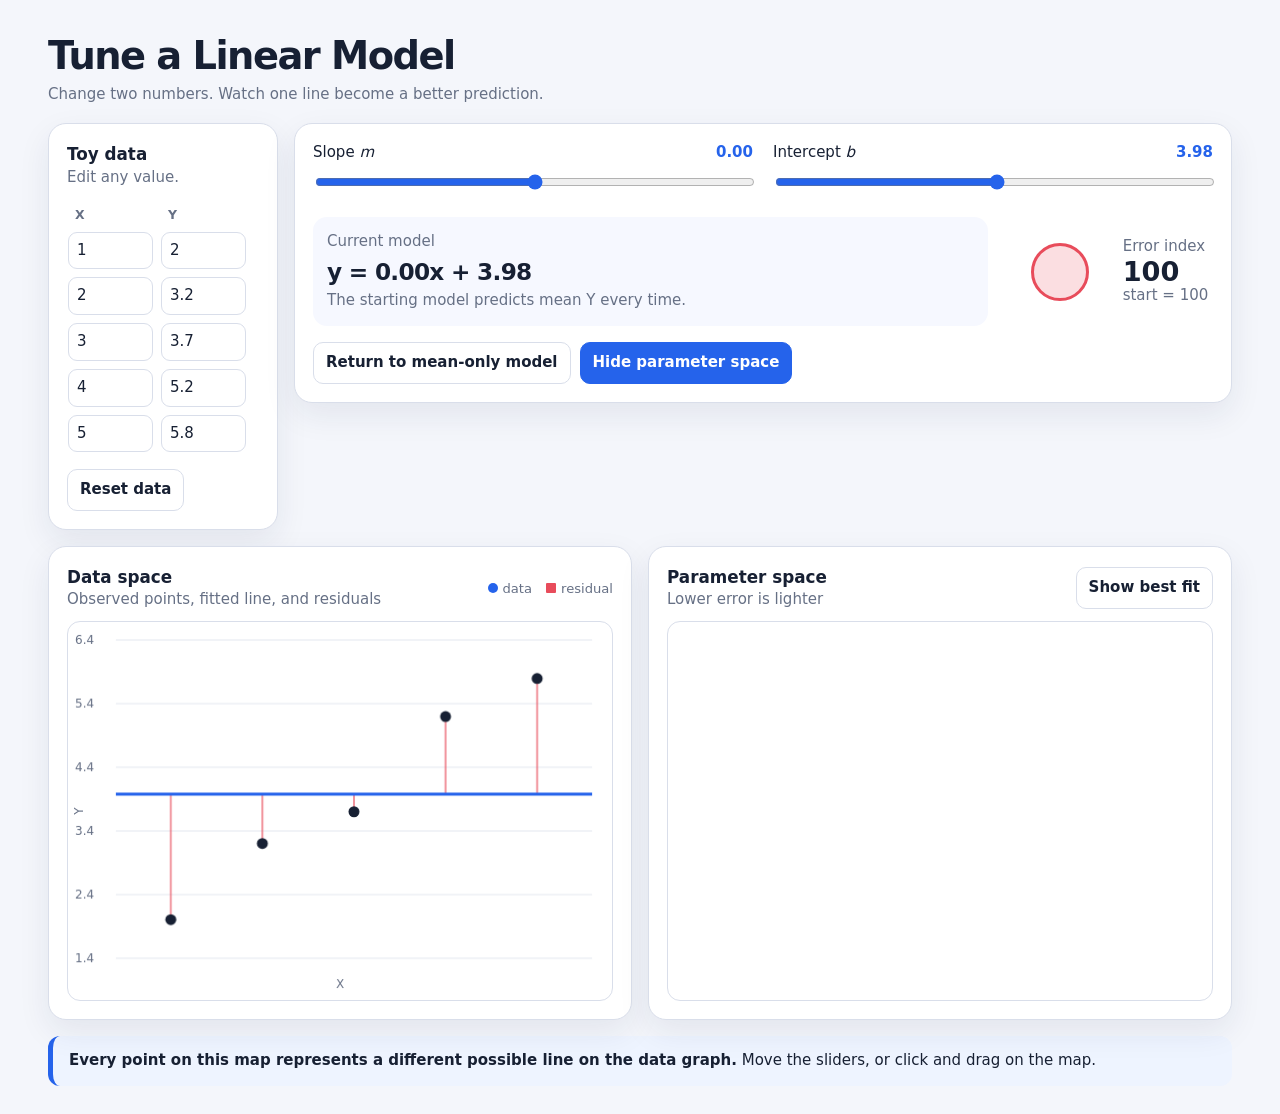
==== TuneLinearModel/index.html @ 1d0f4057 "Rename TuneLinearModel.html to index.html Co-Authored-By: Claude Sonnet 5 <noreply@anthropic.com>" ====
<!DOCTYPE html>
<!-- saved from url=(0131)file:///Users/dan/Documents/Codex/2026-08-14/referenced-chatgpt-conversation-this-is-untrusted/outputs/linear-regression-tuner.html -->
<html lang="en"><head><meta http-equiv="Content-Type" content="text/html; charset=UTF-8">
  
  <meta name="viewport" content="width=device-width, initial-scale=1">
  <title>Tune a Linear Model</title>
  <style>
    :root { --ink:#172033; --muted:#667085; --line:#d9deea; --panel:#fff; --bg:#f4f6fb; --blue:#2563eb; --cyan:#0ea5e9; --red:#e84c5b; --shadow:0 12px 32px rgba(24,39,75,.08); }
    * { box-sizing:border-box; }
    body { margin:0; background:var(--bg); color:var(--ink); font:15px/1.45 Inter,ui-sans-serif,system-ui,-apple-system,BlinkMacSystemFont,"Segoe UI",sans-serif; }
    button,input { font:inherit; }
    button { cursor:pointer; }
    .app { max-width:1240px; margin:auto; padding:28px; }
    header { display:flex; align-items:end; justify-content:space-between; gap:20px; margin-bottom:18px; }
    h1,h2,p { margin:0; }
    h1 { font-size:clamp(1.7rem,3vw,2.5rem); letter-spacing:-.04em; }
    h2 { font-size:1.05rem; }
    .subtitle,.hint { color:var(--muted); }
    .layout { display:grid; grid-template-columns:230px minmax(0,1fr); gap:16px; }
    .card { background:var(--panel); border:1px solid var(--line); border-radius:18px; box-shadow:var(--shadow); padding:18px; }
    .data-card { grid-row:span 2; }
    table { width:100%; border-collapse:separate; border-spacing:6px; margin:10px -6px; }
    th { text-align:left; color:var(--muted); font-size:.78rem; text-transform:uppercase; letter-spacing:.08em; padding-left:8px; }
    input[type=number] { width:100%; min-width:0; border:1px solid var(--line); border-radius:9px; padding:7px 8px; color:var(--ink); background:#fff; }
    input[type=number]:focus,button:focus-visible,input[type=range]:focus-visible { outline:3px solid rgba(37,99,235,.22); outline-offset:2px; }
    .controls { display:grid; grid-template-columns:1fr 1fr; gap:20px; }
    .range-label { display:flex; justify-content:space-between; align-items:center; margin-bottom:8px; }
    .range-label output { font-variant-numeric:tabular-nums; font-weight:750; color:var(--blue); }
    input[type=range] { width:100%; accent-color:var(--blue); }
    .status { display:grid; grid-template-columns:minmax(220px,1fr) auto; align-items:center; gap:20px; margin-top:20px; }
    .model-box { background:#f6f8ff; border-radius:14px; padding:14px; }
    .equation { font-size:1.45rem; font-weight:780; letter-spacing:-.03em; margin:2px 0; font-variant-numeric:tabular-nums; }
    .error-box { display:flex; align-items:center; justify-content:center; min-width:205px; gap:16px; }
    .orb-wrap { width:94px; height:94px; display:grid; place-items:center; }
    .orb { width:var(--size,58px); height:var(--size,58px); border-radius:50%; background:rgba(232,76,91,.18); border:3px solid var(--red); transition:width .09s linear,height .09s linear; }
    .error-number { font-size:1.7rem; font-weight:800; font-variant-numeric:tabular-nums; line-height:1; }
    .actions { display:flex; flex-wrap:wrap; gap:9px; margin-top:16px; }
    button { border:1px solid var(--line); color:var(--ink); background:#fff; border-radius:10px; padding:9px 12px; font-weight:650; }
    button:hover { border-color:#aeb7ca; background:#f8faff; }
    button.primary { background:var(--blue); color:#fff; border-color:var(--blue); }
    button.primary:hover { background:#1d4ed8; }
    .plots { display:grid; grid-template-columns:1fr; gap:16px; margin-top:16px; }
    .plots.revealed { grid-template-columns:1fr 1fr; }
    .plot-head { display:flex; align-items:center; justify-content:space-between; gap:10px; margin-bottom:10px; }
    canvas { width:100%; height:380px; display:block; border:1px solid var(--line); border-radius:13px; background:#fff; touch-action:none; }
    .parameter { display:none; }
    .plots.revealed .parameter { display:block; }
    .callout { display:none; margin-top:16px; border-left:5px solid var(--blue); background:#eef4ff; border-radius:12px; padding:14px 16px; }
    .callout.visible { display:block; }
    .legend { display:flex; gap:14px; color:var(--muted); font-size:.82rem; }
    .key::before { content:""; display:inline-block; width:10px; height:10px; margin-right:5px; border-radius:50%; background:var(--blue); }
    .key.residual::before { border-radius:1px; background:var(--red); }
    .sr-only { position:absolute; width:1px; height:1px; padding:0; margin:-1px; overflow:hidden; clip:rect(0,0,0,0); white-space:nowrap; border:0; }
    @media(max-width:820px){ .app{padding:16px}.layout{grid-template-columns:1fr}.data-card{grid-row:auto}.plots.revealed{grid-template-columns:1fr}.status{grid-template-columns:1fr}.controls{grid-template-columns:1fr}canvas{height:330px} }
  </style>
</head>
<body>
<main class="app" id="app">
  <header><div><h1>Tune a Linear Model</h1><p class="subtitle">Change two numbers. Watch one line become a better prediction.</p></div></header>
  <div class="layout">
    <section class="card data-card" aria-labelledby="data-title">
      <h2 id="data-title">Toy data</h2><p class="hint">Edit any value.</p>
      <table><thead><tr><th scope="col">X</th><th scope="col">Y</th></tr></thead><tbody id="rows"><tr><td><input type="number" step="0.1" value="1" data-i="0" data-k="x" aria-label="X value 1"></td><td><input type="number" step="0.1" value="2" data-i="0" data-k="y" aria-label="Y value 1"></td></tr><tr><td><input type="number" step="0.1" value="2" data-i="1" data-k="x" aria-label="X value 2"></td><td><input type="number" step="0.1" value="3.2" data-i="1" data-k="y" aria-label="Y value 2"></td></tr><tr><td><input type="number" step="0.1" value="3" data-i="2" data-k="x" aria-label="X value 3"></td><td><input type="number" step="0.1" value="3.7" data-i="2" data-k="y" aria-label="Y value 3"></td></tr><tr><td><input type="number" step="0.1" value="4" data-i="3" data-k="x" aria-label="X value 4"></td><td><input type="number" step="0.1" value="5.2" data-i="3" data-k="y" aria-label="Y value 4"></td></tr><tr><td><input type="number" step="0.1" value="5" data-i="4" data-k="x" aria-label="X value 5"></td><td><input type="number" step="0.1" value="5.8" data-i="4" data-k="y" aria-label="Y value 5"></td></tr></tbody></table>
      <button id="reset">Reset data</button>
    </section>
    <section class="card">
      <div class="controls">
        <label><span class="range-label"><span>Slope <i>m</i></span><output id="mOut">0.96</output></span><input id="mSlider" type="range" step="0.01" min="-2.5" max="2.5"></label>
        <label><span class="range-label"><span>Intercept <i>b</i></span><output id="bOut">1.10</output></span><input id="bSlider" type="range" step="0.01" min="-3.6999999999999993" max="11.5"></label>
      </div>
      <div class="status">
        <div class="model-box"><span class="hint">Current model</span><div class="equation" id="equation">y = 0.96x + 1.10</div><span class="hint">The starting model predicts mean Y every time.</span></div>
        <div class="error-box"><div class="orb-wrap"><div class="orb" id="orb" aria-hidden="true" style="--size: 14.207040508142432px;"></div></div><div><div class="hint">Error index</div><div class="error-number" id="errorOut" aria-live="polite">2.0</div><div class="hint">start = 100</div></div></div>
      </div>
      <div class="actions"><button id="mean">Return to mean-only model</button><button class="primary" id="reveal" aria-expanded="true">Hide parameter space</button></div>
    </section>
  </div>
  <div class="plots revealed" id="plots">
    <section class="card"><div class="plot-head"><div><h2>Data space</h2><p class="hint">Observed points, fitted line, and residuals</p></div><div class="legend"><span class="key">data</span><span class="key residual">residual</span></div></div><canvas id="dataPlot" role="img" aria-label="Scatterplot with fitted line and residuals" width="1092" height="760"></canvas></section>
    <section class="card parameter" id="parameter"><div class="plot-head"><div><h2>Parameter space</h2><p class="hint">Lower error is lighter</p></div><button id="best">Show best fit</button></div><canvas id="heatmap" role="img" aria-label="Error heatmap for slope and intercept" width="1092" height="760"></canvas></section>
  </div>
  <div class="callout visible" id="callout"><strong>Every point on this map represents a different possible line on the data graph.</strong> Move the sliders, or click and drag on the map.</div>
</main>
<script>
(() => {
  'use strict';
  const defaults=[{x:1,y:2},{x:2,y:3.2},{x:3,y:3.7},{x:4,y:5.2},{x:5,y:5.8}];
  let data=defaults.map(d=>({...d})), m=0, b=0, baseline=1, revealed=false, dragging=false;
  let range={m0:-3,m1:3,b0:-3,b1:9};
  const $=id=>document.getElementById(id), rows=$('rows'), ms=$('mSlider'), bs=$('bSlider');
  const meanY=()=>data.reduce((s,d)=>s+d.y,0)/data.length;
  const sse=(mm,bb)=>data.reduce((s,d)=>s+(d.y-(mm*d.x+bb))**2,0);
  const clamp=(v,a,z)=>Math.max(a,Math.min(z,v));
  function setRanges(){
    const xs=data.map(d=>d.x), ys=data.map(d=>d.y), dx=Math.max(1,Math.max(...xs)-Math.min(...xs)), dy=Math.max(1,Math.max(...ys)-Math.min(...ys));
    const sl=Math.max(2.5,2.5*dy/dx), ylo=Math.min(...ys), yhi=Math.max(...ys);
    range={m0:-sl,m1:sl,b0:ylo-1.5*dy,b1:yhi+1.5*dy};
    ms.min=range.m0; ms.max=range.m1; bs.min=range.b0; bs.max=range.b1;
    m=clamp(m,range.m0,range.m1); b=clamp(b,range.b0,range.b1);
  }
  function renderTable(){
    rows.replaceChildren(...data.map((d,i)=>{ const tr=document.createElement('tr'); tr.innerHTML=`<td><input type="number" step="0.1" value="${d.x}" data-i="${i}" data-k="x" aria-label="X value ${i+1}"></td><td><input type="number" step="0.1" value="${d.y}" data-i="${i}" data-k="y" aria-label="Y value ${i+1}"></td>`; return tr; }));
    rows.querySelectorAll('input').forEach(el=>el.addEventListener('change',e=>{ const v=Number(e.target.value); if(!Number.isFinite(v)){e.target.value=data[+e.target.dataset.i][e.target.dataset.k];return} data[+e.target.dataset.i][e.target.dataset.k]=v; setRanges(); baseline=Math.max(1e-9,sse(0,meanY())); update(); }));
  }
  function canvas2d(el){ const r=el.getBoundingClientRect(), d=devicePixelRatio||1, h=parseFloat(getComputedStyle(el).height); el.width=Math.round(r.width*d);el.height=Math.round(h*d);const c=el.getContext('2d');c.setTransform(d,0,0,d,0,0);return{c,w:r.width,h}; }
  function dataPlot(){
    const {c,w,h}=canvas2d($('dataPlot')), p={l:48,r:20,t:18,b:42}, xs=data.map(d=>d.x), ys=data.map(d=>d.y), xmin=Math.min(...xs), xmax=Math.max(...xs), xp=Math.max(.6,(xmax-xmin)*.12), xa=xmin-xp, xz=xmax+xp;
    let ymin=Math.min(...ys,m*xa+b,m*xz+b), ymax=Math.max(...ys,m*xa+b,m*xz+b), yp=Math.max(.6,(ymax-ymin)*.16);ymin-=yp;ymax+=yp;
    const X=x=>p.l+(x-xa)/(xz-xa)*(w-p.l-p.r), Y=y=>h-p.b-(y-ymin)/(ymax-ymin)*(h-p.t-p.b);
    c.clearRect(0,0,w,h);c.font='12px system-ui';c.fillStyle='#667085';c.strokeStyle='#e3e7ef';c.lineWidth=1;
    for(let i=0;i<=5;i++){const yy=ymin+(ymax-ymin)*i/5, py=Y(yy);c.beginPath();c.moveTo(p.l,py);c.lineTo(w-p.r,py);c.stroke();c.fillText(yy.toFixed(1),7,py+4)}
    c.strokeStyle='#e84c5b';c.lineWidth=2;c.globalAlpha=.6;data.forEach(d=>{c.beginPath();c.moveTo(X(d.x),Y(d.y));c.lineTo(X(d.x),Y(m*d.x+b));c.stroke()});c.globalAlpha=1;
    c.strokeStyle='#2563eb';c.lineWidth=3;c.beginPath();c.moveTo(X(xa),Y(m*xa+b));c.lineTo(X(xz),Y(m*xz+b));c.stroke();
    c.fillStyle='#172033';data.forEach(d=>{c.beginPath();c.arc(X(d.x),Y(d.y),5.5,0,2*Math.PI);c.fill()});
    c.fillStyle='#667085';c.textAlign='center';c.fillText('X',w/2,h-12);c.save();c.translate(15,h/2);c.rotate(-Math.PI/2);c.fillText('Y',0,0);c.restore();
  }
  function heatmap(){
    if(!revealed)return;const {c,w,h}=canvas2d($('heatmap')),p={l:55,r:20,t:18,b:46},cols=64,rr=52,vals=[];
    for(let j=0;j<rr;j++)for(let i=0;i<cols;i++)vals.push(sse(range.m0+(i+.5)/cols*(range.m1-range.m0),range.b1-(j+.5)/rr*(range.b1-range.b0)));
    const sorted=[...vals].sort((a,z)=>a-z), lo=sorted[0], hi=sorted[Math.floor(sorted.length*.92)]||lo+1, cw=(w-p.l-p.r)/cols,ch=(h-p.t-p.b)/rr;c.clearRect(0,0,w,h);let k=0;
    for(let j=0;j<rr;j++)for(let i=0;i<cols;i++){const q=Math.sqrt(clamp((vals[k++]-lo)/(hi-lo||1),0,1));c.fillStyle=`hsl(${215-205*q} ${78+8*q}% ${96-43*q}%)`;c.fillRect(p.l+i*cw,p.t+j*ch,cw+1,ch+1)}
    c.strokeStyle='#aeb7ca';c.strokeRect(p.l,p.t,w-p.l-p.r,h-p.t-p.b);
    const x=p.l+(m-range.m0)/(range.m1-range.m0)*(w-p.l-p.r),y=p.t+(range.b1-b)/(range.b1-range.b0)*(h-p.t-p.b);c.fillStyle='#fff';c.strokeStyle='#172033';c.lineWidth=3;c.beginPath();c.arc(x,y,8,0,2*Math.PI);c.fill();c.stroke();
    c.fillStyle='#667085';c.font='12px system-ui';c.textAlign='center';c.fillText(range.m0.toFixed(1),p.l,h-23);c.fillText(range.m1.toFixed(1),w-p.r,h-23);c.fillText('slope m',w/2,h-9);c.textAlign='right';c.fillText(range.b1.toFixed(1),p.l-8,p.t+5);c.fillText(range.b0.toFixed(1),p.l-8,h-p.b+4);c.save();c.translate(15,h/2);c.rotate(-Math.PI/2);c.textAlign='center';c.fillText('intercept b',0,0);c.restore();
  }
  function update(){
    ms.value=m;bs.value=b;$('mOut').value=m.toFixed(2);$('bOut').value=b.toFixed(2);$('equation').textContent=`y = ${m.toFixed(2)}x ${b<0?'−':'+'} ${Math.abs(b).toFixed(2)}`;
    const index=100*sse(m,b)/baseline;$('errorOut').textContent=index<10?index.toFixed(1):Math.round(index).toLocaleString();
    const areaRatio=clamp(index/100,0.06,2.4),diameter=58*Math.sqrt(areaRatio);$('orb').style.setProperty('--size',`${diameter}px`);dataPlot();heatmap();
  }
  function meanModel(){m=0;b=meanY();baseline=Math.max(1e-9,sse(m,b));update()}
  function bestFit(){const mx=data.reduce((s,d)=>s+d.x,0)/data.length,my=meanY(),den=data.reduce((s,d)=>s+(d.x-mx)**2,0);m=den?data.reduce((s,d)=>s+(d.x-mx)*(d.y-my),0)/den:0;b=my-m*mx;setRanges();update()}
  function pick(e){const el=$('heatmap'),r=el.getBoundingClientRect(),p={l:55,r:20,t:18,b:46},x=clamp(e.clientX-r.left,p.l,r.width-p.r),y=clamp(e.clientY-r.top,p.t,r.height-p.b);m=range.m0+(x-p.l)/(r.width-p.l-p.r)*(range.m1-range.m0);b=range.b1-(y-p.t)/(r.height-p.t-p.b)*(range.b1-range.b0);update()}
  ms.addEventListener('input',()=>{m=+ms.value;update()});bs.addEventListener('input',()=>{b=+bs.value;update()});$('mean').addEventListener('click',meanModel);$('best').addEventListener('click',bestFit);
  $('reset').addEventListener('click',()=>{data=defaults.map(d=>({...d}));renderTable();setRanges();meanModel()});
  $('reveal').addEventListener('click',e=>{revealed=!revealed;$('plots').classList.toggle('revealed',revealed);$('callout').classList.toggle('visible',revealed);e.currentTarget.textContent=revealed?'Hide parameter space':'Reveal parameter space';e.currentTarget.setAttribute('aria-expanded',revealed);requestAnimationFrame(update)});
  const hm=$('heatmap');hm.addEventListener('pointerdown',e=>{dragging=true;hm.setPointerCapture(e.pointerId);pick(e)});hm.addEventListener('pointermove',e=>{if(dragging)pick(e)});hm.addEventListener('pointerup',()=>dragging=false);hm.addEventListener('pointercancel',()=>dragging=false);
  let resizeTimer;addEventListener('resize',()=>{clearTimeout(resizeTimer);resizeTimer=setTimeout(update,80)});
  renderTable();setRanges();meanModel();
})();
</script>


</body></html>
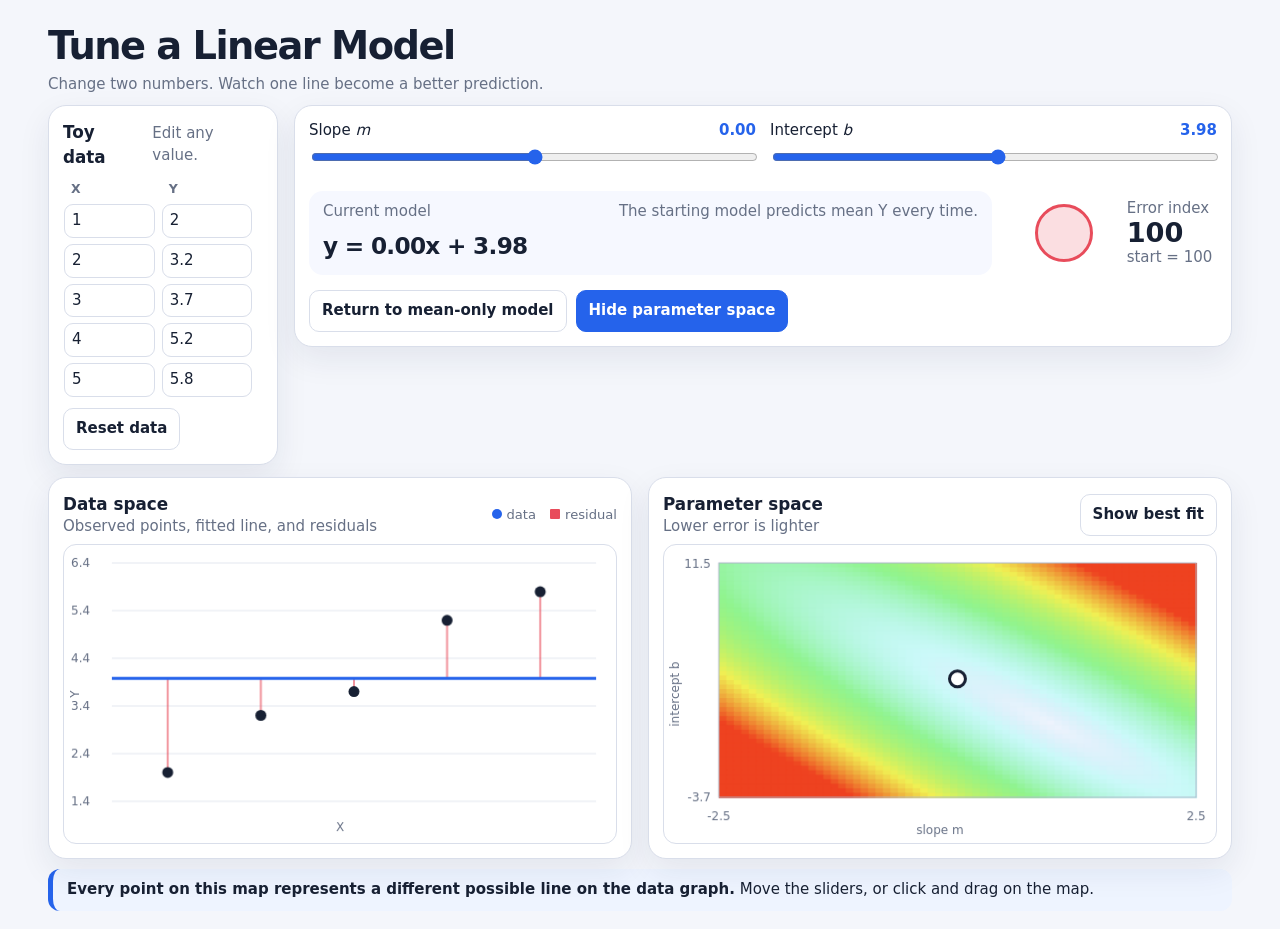
==== commit c274eec7: "Tighten vertical spacing in Tune a Linear Model applet Combine "Toy data"/hint and "Current model"/h" ====
--- a/TuneLinearModel/index.html
+++ b/TuneLinearModel/index.html
@@ -10,48 +10,48 @@
     body { margin:0; background:var(--bg); color:var(--ink); font:15px/1.45 Inter,ui-sans-serif,system-ui,-apple-system,BlinkMacSystemFont,"Segoe UI",sans-serif; }
     button,input { font:inherit; }
     button { cursor:pointer; }
-    .app { max-width:1240px; margin:auto; padding:28px; }
-    header { display:flex; align-items:end; justify-content:space-between; gap:20px; margin-bottom:18px; }
+    .app { max-width:1240px; margin:auto; padding:18px 28px; }
+    header { display:flex; align-items:end; justify-content:space-between; gap:20px; margin-bottom:10px; }
     h1,h2,p { margin:0; }
     h1 { font-size:clamp(1.7rem,3vw,2.5rem); letter-spacing:-.04em; }
     h2 { font-size:1.05rem; }
     .subtitle,.hint { color:var(--muted); }
     .layout { display:grid; grid-template-columns:230px minmax(0,1fr); gap:16px; }
-    .card { background:var(--panel); border:1px solid var(--line); border-radius:18px; box-shadow:var(--shadow); padding:18px; }
+    .card { background:var(--panel); border:1px solid var(--line); border-radius:18px; box-shadow:var(--shadow); padding:14px; }
     .data-card { grid-row:span 2; }
-    table { width:100%; border-collapse:separate; border-spacing:6px; margin:10px -6px; }
+    table { width:100%; border-collapse:separate; border-spacing:5px 4px; margin:6px -5px; }
     th { text-align:left; color:var(--muted); font-size:.78rem; text-transform:uppercase; letter-spacing:.08em; padding-left:8px; }
-    input[type=number] { width:100%; min-width:0; border:1px solid var(--line); border-radius:9px; padding:7px 8px; color:var(--ink); background:#fff; }
+    input[type=number] { width:100%; min-width:0; border:1px solid var(--line); border-radius:9px; padding:5px 7px; color:var(--ink); background:#fff; }
     input[type=number]:focus,button:focus-visible,input[type=range]:focus-visible { outline:3px solid rgba(37,99,235,.22); outline-offset:2px; }
-    .controls { display:grid; grid-template-columns:1fr 1fr; gap:20px; }
-    .range-label { display:flex; justify-content:space-between; align-items:center; margin-bottom:8px; }
+    .controls { display:grid; grid-template-columns:1fr 1fr; gap:14px; }
+    .range-label { display:flex; justify-content:space-between; align-items:center; margin-bottom:5px; }
     .range-label output { font-variant-numeric:tabular-nums; font-weight:750; color:var(--blue); }
     input[type=range] { width:100%; accent-color:var(--blue); }
-    .status { display:grid; grid-template-columns:minmax(220px,1fr) auto; align-items:center; gap:20px; margin-top:20px; }
-    .model-box { background:#f6f8ff; border-radius:14px; padding:14px; }
+    .status { display:grid; grid-template-columns:minmax(220px,1fr) auto; align-items:center; gap:20px; margin-top:14px; }
+    .model-box { background:#f6f8ff; border-radius:14px; padding:10px 14px; }
     .equation { font-size:1.45rem; font-weight:780; letter-spacing:-.03em; margin:2px 0; font-variant-numeric:tabular-nums; }
     .error-box { display:flex; align-items:center; justify-content:center; min-width:205px; gap:16px; }
     .orb-wrap { width:94px; height:94px; display:grid; place-items:center; }
     .orb { width:var(--size,58px); height:var(--size,58px); border-radius:50%; background:rgba(232,76,91,.18); border:3px solid var(--red); transition:width .09s linear,height .09s linear; }
     .error-number { font-size:1.7rem; font-weight:800; font-variant-numeric:tabular-nums; line-height:1; }
-    .actions { display:flex; flex-wrap:wrap; gap:9px; margin-top:16px; }
+    .actions { display:flex; flex-wrap:wrap; gap:9px; margin-top:10px; }
     button { border:1px solid var(--line); color:var(--ink); background:#fff; border-radius:10px; padding:9px 12px; font-weight:650; }
     button:hover { border-color:#aeb7ca; background:#f8faff; }
     button.primary { background:var(--blue); color:#fff; border-color:var(--blue); }
     button.primary:hover { background:#1d4ed8; }
-    .plots { display:grid; grid-template-columns:1fr; gap:16px; margin-top:16px; }
+    .plots { display:grid; grid-template-columns:1fr; gap:16px; margin-top:12px; }
     .plots.revealed { grid-template-columns:1fr 1fr; }
-    .plot-head { display:flex; align-items:center; justify-content:space-between; gap:10px; margin-bottom:10px; }
-    canvas { width:100%; height:380px; display:block; border:1px solid var(--line); border-radius:13px; background:#fff; touch-action:none; }
+    .plot-head { display:flex; align-items:center; justify-content:space-between; gap:10px; margin-bottom:6px; }
+    canvas { width:100%; height:300px; display:block; border:1px solid var(--line); border-radius:13px; background:#fff; touch-action:none; }
     .parameter { display:none; }
     .plots.revealed .parameter { display:block; }
-    .callout { display:none; margin-top:16px; border-left:5px solid var(--blue); background:#eef4ff; border-radius:12px; padding:14px 16px; }
+    .callout { display:none; margin-top:10px; border-left:5px solid var(--blue); background:#eef4ff; border-radius:12px; padding:10px 14px; }
     .callout.visible { display:block; }
     .legend { display:flex; gap:14px; color:var(--muted); font-size:.82rem; }
     .key::before { content:""; display:inline-block; width:10px; height:10px; margin-right:5px; border-radius:50%; background:var(--blue); }
     .key.residual::before { border-radius:1px; background:var(--red); }
     .sr-only { position:absolute; width:1px; height:1px; padding:0; margin:-1px; overflow:hidden; clip:rect(0,0,0,0); white-space:nowrap; border:0; }
-    @media(max-width:820px){ .app{padding:16px}.layout{grid-template-columns:1fr}.data-card{grid-row:auto}.plots.revealed{grid-template-columns:1fr}.status{grid-template-columns:1fr}.controls{grid-template-columns:1fr}canvas{height:330px} }
+    @media(max-width:820px){ .app{padding:14px}.layout{grid-template-columns:1fr}.data-card{grid-row:auto}.plots.revealed{grid-template-columns:1fr}.status{grid-template-columns:1fr}.controls{grid-template-columns:1fr}canvas{height:260px} }
   </style>
 </head>
 <body>
@@ -59,7 +59,7 @@
   <header><div><h1>Tune a Linear Model</h1><p class="subtitle">Change two numbers. Watch one line become a better prediction.</p></div></header>
   <div class="layout">
     <section class="card data-card" aria-labelledby="data-title">
-      <h2 id="data-title">Toy data</h2><p class="hint">Edit any value.</p>
+      <div class="plot-head"><h2 id="data-title">Toy data</h2><p class="hint">Edit any value.</p></div>
       <table><thead><tr><th scope="col">X</th><th scope="col">Y</th></tr></thead><tbody id="rows"><tr><td><input type="number" step="0.1" value="1" data-i="0" data-k="x" aria-label="X value 1"></td><td><input type="number" step="0.1" value="2" data-i="0" data-k="y" aria-label="Y value 1"></td></tr><tr><td><input type="number" step="0.1" value="2" data-i="1" data-k="x" aria-label="X value 2"></td><td><input type="number" step="0.1" value="3.2" data-i="1" data-k="y" aria-label="Y value 2"></td></tr><tr><td><input type="number" step="0.1" value="3" data-i="2" data-k="x" aria-label="X value 3"></td><td><input type="number" step="0.1" value="3.7" data-i="2" data-k="y" aria-label="Y value 3"></td></tr><tr><td><input type="number" step="0.1" value="4" data-i="3" data-k="x" aria-label="X value 4"></td><td><input type="number" step="0.1" value="5.2" data-i="3" data-k="y" aria-label="Y value 4"></td></tr><tr><td><input type="number" step="0.1" value="5" data-i="4" data-k="x" aria-label="X value 5"></td><td><input type="number" step="0.1" value="5.8" data-i="4" data-k="y" aria-label="Y value 5"></td></tr></tbody></table>
       <button id="reset">Reset data</button>
     </section>
@@ -69,7 +69,7 @@
         <label><span class="range-label"><span>Intercept <i>b</i></span><output id="bOut">1.10</output></span><input id="bSlider" type="range" step="0.01" min="-3.6999999999999993" max="11.5"></label>
       </div>
       <div class="status">
-        <div class="model-box"><span class="hint">Current model</span><div class="equation" id="equation">y = 0.96x + 1.10</div><span class="hint">The starting model predicts mean Y every time.</span></div>
+        <div class="model-box"><div class="plot-head"><span class="hint">Current model</span><span class="hint">The starting model predicts mean Y every time.</span></div><div class="equation" id="equation">y = 0.96x + 1.10</div></div>
         <div class="error-box"><div class="orb-wrap"><div class="orb" id="orb" aria-hidden="true" style="--size: 14.207040508142432px;"></div></div><div><div class="hint">Error index</div><div class="error-number" id="errorOut" aria-live="polite">2.0</div><div class="hint">start = 100</div></div></div>
       </div>
       <div class="actions"><button id="mean">Return to mean-only model</button><button class="primary" id="reveal" aria-expanded="true">Hide parameter space</button></div>
@@ -85,7 +85,7 @@
 (() => {
   'use strict';
   const defaults=[{x:1,y:2},{x:2,y:3.2},{x:3,y:3.7},{x:4,y:5.2},{x:5,y:5.8}];
-  let data=defaults.map(d=>({...d})), m=0, b=0, baseline=1, revealed=false, dragging=false;
+  let data=defaults.map(d=>({...d})), m=0, b=0, baseline=1, revealed=true, dragging=false;
   let range={m0:-3,m1:3,b0:-3,b1:9};
   const $=id=>document.getElementById(id), rows=$('rows'), ms=$('mSlider'), bs=$('bSlider');
   const meanY=()=>data.reduce((s,d)=>s+d.y,0)/data.length;
